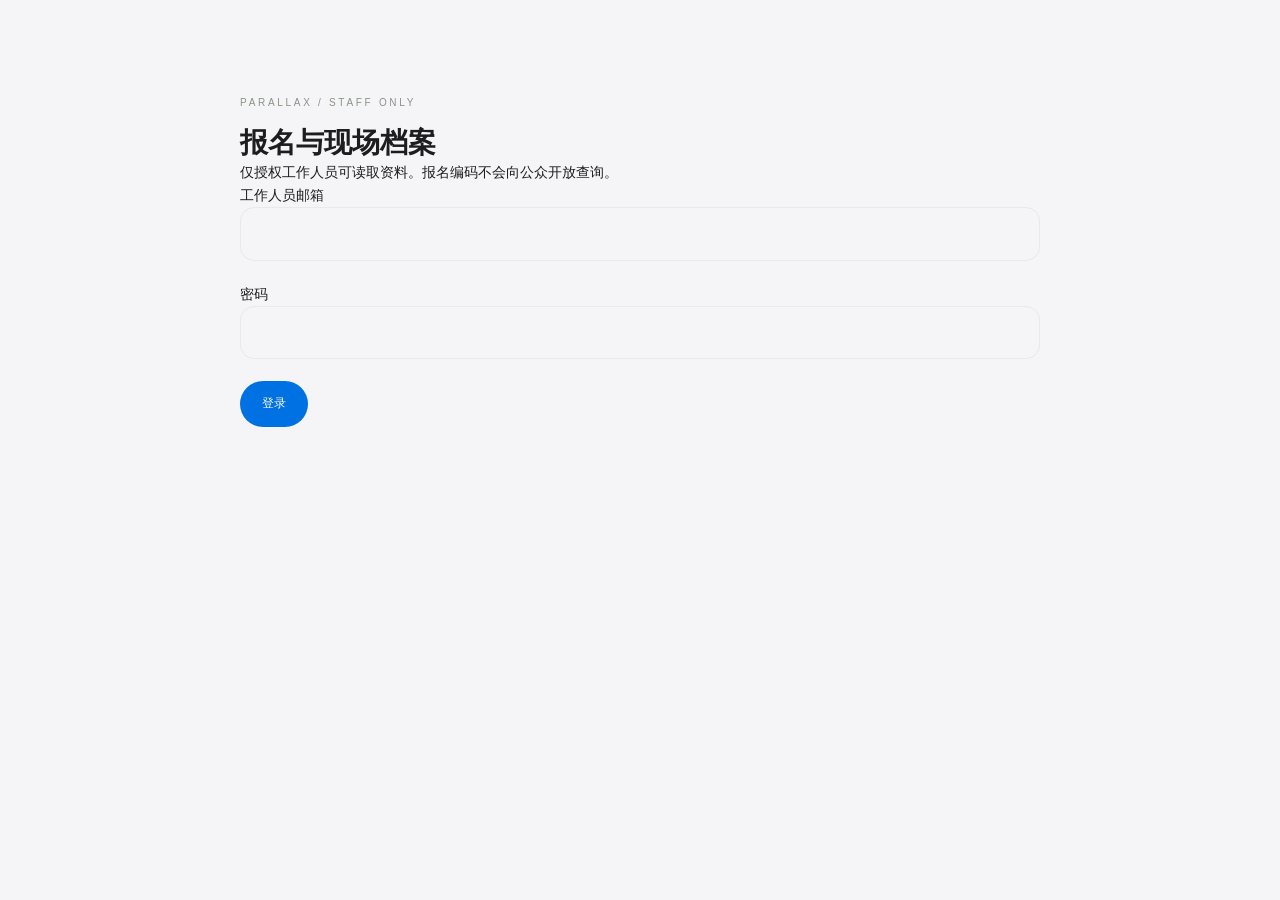
==== staff.html @ 8140ef94 "Add files via upload" ====
<!doctype html><html lang="zh-CN"><head><meta charset="utf-8"><meta name="viewport" content="width=device-width,initial-scale=1"><title>branch · 工作人员后台</title><link rel="stylesheet" href="./style.css"><link rel="stylesheet" href="./refined-ui.css"></head><body><main style="max-width:850px;margin:70px auto;padding:25px"><p class="eyebrow">PARALLAX / STAFF ONLY</p><h1>报名与现场档案</h1><p>仅授权工作人员可读取资料。报名编码不会向公众开放查询。</p><form id="login"><label class="field">工作人员邮箱<input class="input" id="email" type="email" required autocomplete="username"></label><label class="field">密码<input class="input" id="password" type="password" required autocomplete="current-password"></label><button class="btn">登录</button></form><section id="desk" hidden><button class="btn secondary" id="logout">退出登录</button><form id="lookup"><label class="field">现场编码<input class="input" id="code" pattern="BR-[A-Fa-f0-9]{16}" placeholder="BR-…" required></label><button class="btn">查找报名资料</button></form><article id="record"></article><div id="actions" hidden><button class="btn" id="prepare">在活动电脑预生成人生</button><button class="btn secondary" id="export" disabled>下载现场人生档案</button><p>预生成在本机运行，需先启动 branch 后台。活动现场导入人生档案，即可阅读与改写。</p></div></section><p id="status" role="status" style="white-space:pre-wrap;margin-top:24px"></p></main><script type="module" src="./staff.js"></script></body></html>
---- style.css ----
:root{--paper:#f6f5f1;--white:#fff;--ink:#292c2a;--muted:#777b76;--line:#e6e7e0;--green:#365c4a;--green-soft:#eaf0e9;--orange:#df7855;--purple:#8671a5;--purple-soft:#f1edf7;--radius:18px}
*{box-sizing:border-box}body{margin:0;background:var(--paper);color:var(--ink);font:14px/1.65 -apple-system,BlinkMacSystemFont,'Segoe UI','Microsoft YaHei',sans-serif}button,input,select,textarea{font:inherit}button,a,input,select,textarea{-webkit-tap-highlight-color:transparent}button{cursor:pointer}button{border:0;background:none;color:inherit}a{color:inherit}button:focus-visible,a:focus-visible{outline:3px solid #b9a4d0;outline-offset:4px}input:focus,select:focus,textarea:focus{outline:2px solid #7d9b89;outline-offset:2px}button:disabled{opacity:.45;cursor:not-allowed}svg{vertical-align:middle;flex-shrink:0}button svg{pointer-events:none}h1,h2,h3,p{margin:0}h1,h2,h3{line-height:1.35}button,a{transition:background .18s,transform .18s,color .18s}button:hover:not(:disabled){filter:brightness(.97)}.app-shell{min-height:100vh}.sidebar{width:215px;position:fixed;inset:0 auto 0 0;background:#efefe8;border-right:1px solid #dfe2d8;display:flex;flex-direction:column;padding:33px 22px;z-index:20}.brand{display:flex;align-items:center;gap:12px;text-decoration:none;font-size:27px;font-weight:600;letter-spacing:2px}.brand-mark{width:33px;height:33px;display:grid;grid-template-columns:1fr 1fr;gap:3px;transform:rotate(-8deg)}.brand-mark i{background:#3e5d4b;border-radius:8px 3px}.brand-mark i:nth-child(2){opacity:.5}.brand-mark i:nth-child(3){opacity:.75}.brand-sub{font-size:10px;letter-spacing:3px;color:#777f73;margin:10px 0 49px 4px}.nav-caption{font-size:10px;letter-spacing:2px;color:#94998f;margin:0 13px 12px}.nav{display:flex;flex-direction:column;gap:8px}.nav button{display:flex;align-items:center;gap:12px;padding:13px 15px;border-radius:9px;color:#71786d;text-align:left}.nav button.active{background:#fff;color:#324d3f;box-shadow:0 3px 10px #3d453008}.nav button:hover{background:#ffffff80}.nav .nav-num{margin-left:auto;font-size:10px;color:#999f95}.sidebar-bottom{margin-top:auto;padding-top:65px}.sidebar-note{padding:18px 8px;border-top:1px solid #d6dbcf}.sidebar-note .little-star{color:#b28a5e;font-size:22px}.sidebar-note p{font-family:'Noto Serif SC','SimSun',serif;font-size:13px;line-height:1.9;margin:10px 0;color:#687162}.text-link{color:#747b71;font-size:12px;text-decoration:none;padding:6px 8px;display:inline-flex;align-items:center;gap:7px}.main-shell{margin-left:215px;padding:0 36px 28px;max-width:1800px}.topbar{height:85px;border-bottom:1px solid var(--line);display:flex;justify-content:space-between;align-items:center;gap:16px}.breadcrumb{color:#949990;font-size:12px;display:flex;align-items:center;gap:14px}.breadcrumb strong{color:#454b42;font-weight:500}.top-actions{display:flex;align-items:center;gap:18px}.demo-pill{font-size:11px;display:flex;gap:6px;align-items:center;color:#80776e;border:1px solid #e1dace;border-radius:100px;padding:4px 10px}.demo-pill:before{content:'';width:5px;height:5px;background:#c18c61;border-radius:100%}.avatar{width:32px;height:32px;background:#e0e6db;color:#657360;display:grid;place-items:center;border-radius:50%;font-size:12px}.plain-btn{padding:6px 0;display:inline-flex;align-items:center;gap:6px;color:#656d60;font-size:12px}.intro{display:flex;justify-content:space-between;align-items:flex-end;gap:20px;padding:37px 0 27px}.eyebrow{font-size:10px;letter-spacing:2.7px;color:#8a9286;margin-bottom:12px}.intro h1{font:500 clamp(27px,2.9vw,39px)/1.5 'Noto Serif SC','Songti SC','SimSun',serif;letter-spacing:.7px}.intro h1 em{font-style:normal;color:#6b806c}.intro p{color:var(--muted);font-size:12px;margin-top:12px}.intro .hero-actions{display:flex;align-items:center;gap:10px;padding-bottom:8px}.btn{display:inline-flex;align-items:center;justify-content:center;gap:9px;min-height:42px;padding:10px 19px;border-radius:8px;background:var(--green);color:#fff;text-decoration:none;font-size:12px;font-weight:500;white-space:nowrap}.btn:hover{background:#274a39;transform:translateY(-1px)}.btn.secondary{background:#fff;color:#535d50;border:1px solid #dee3d8}.btn.secondary:hover{background:#f0f3ed}.btn.purple{background:#85749e}.btn.small{min-height:34px;padding:7px 12px}.btn.wide{width:100%}.flowbar{display:flex;align-items:center;border:1px solid var(--line);background:#ffffff7d;border-radius:12px;padding:14px 24px;margin-bottom:25px;gap:15px}.flowstep{display:flex;align-items:center;gap:8px;font-size:11px;color:#9b9e95}.flowstep span{font-family:Georgia,serif;font-style:italic;font-size:15px}.flowstep.on{color:#3c5946}.flowline{height:1px;background:#e0e2da;flex:1;max-width:100px}.flow-end{margin-left:auto;font-size:10px;color:#a0a499}.workspace{display:grid;grid-template-columns:minmax(0,1fr) 290px;gap:20px;align-items:start}.graph-panel{background:#fff;border:1px solid var(--line);border-radius:var(--radius);overflow:hidden;min-width:0}.panel-heading{padding:20px 23px 15px;display:flex;justify-content:space-between;align-items:center;gap:15px}.panel-heading h2{font-size:15px;font-weight:600}.panel-heading p{font-size:10px;color:#9b9e96;margin-top:4px}.heading-tools{display:flex;gap:10px;align-items:center}.badge{font-size:10px;border-radius:5px;padding:3px 8px;background:var(--green-soft);color:#688064;white-space:nowrap}.badge.purple{background:var(--purple-soft);color:var(--purple)}.graph-legend{display:flex;gap:16px;font-size:10px;color:#8f948a;padding:0 23px 13px}.dot{display:inline-block;width:6px;height:6px;border-radius:50%;background:#769379;margin-right:5px}.dot.purple{background:#a490c1}.dot.outline{background:transparent;border:1px solid #b1b6ac}.graph-scroll{overflow:auto;overscroll-behavior:contain;background-image:radial-gradient(#d7dccf 1px,transparent 1px);background-size:18px 18px;position:relative;scrollbar-width:thin}.graph-canvas{position:relative;width:100%;min-width:590px;height:465px;background:radial-gradient(ellipse at 70% 25%,#e8e3f13d,transparent 65%);transform-origin:0 0}.graph-lines{position:absolute;inset:0;width:100%;height:100%;pointer-events:none}.life-node{position:absolute;width:160px;height:125px;background:#fff;border:1px solid #dfe5d8;box-shadow:0 4px 14px #485a4210;border-radius:11px;padding:13px 14px;text-align:left;transform:translate(-50%,-50%);z-index:2;transition:box-shadow .2s,border .2s}.life-node:hover{box-shadow:0 6px 20px #485a4225}.life-node.selected{border:1.5px solid #768d70;box-shadow:0 0 0 4px #e6ece1}.life-node.changed{border-color:#aa94c3;background:#fcfaff}.life-node.changed.selected{box-shadow:0 0 0 4px #eee8f5}.node-top{display:flex;align-items:center;justify-content:space-between;font-size:9px;color:#87937d;letter-spacing:.4px}.node-symbol{width:23px;height:23px;background:#f0f3eb;border-radius:6px;display:grid;place-items:center;color:#74896d}.changed .node-symbol{background:#f0eafa;color:#9b80b6}.node-title{font-size:13px;font-weight:500;margin:10px 0 5px;line-height:1.3;white-space:nowrap;overflow:hidden;text-overflow:ellipsis}.node-subtitle{font-size:10px;color:#989d91;white-space:nowrap;overflow:hidden;text-overflow:ellipsis}.node-port{position:absolute;bottom:-4px;left:calc(50% - 4px);width:8px;height:8px;border:2px solid #fff;background:#7a9173;border-radius:50%}.graph-caption{position:absolute;bottom:16px;width:100%;text-align:center;font-family:'Noto Serif SC','SimSun',serif;font-size:11px;color:#9b9d92;letter-spacing:2px}.graph-bottom{padding:12px 20px;display:flex;align-items:center;gap:8px;justify-content:space-between;border-top:1px solid #edf0e7}.graph-bottom span{font-size:10px;color:#959c8e}.icon-button{width:28px;height:28px;display:inline-flex;align-items:center;justify-content:center;border:1px solid #e4e8dd;border-radius:6px;background:white}.zoom-tools{display:flex;gap:5px;align-items:center}.detail-panel{border:1px solid var(--line);border-radius:var(--radius);background:white;padding:23px 21px}.detail-kicker{font-size:10px;color:#a1a695;letter-spacing:1.5px;margin-bottom:16px;display:flex;justify-content:space-between}.detail-icon{width:42px;height:42px;background:#f1f3ec;color:#7b8d70;border-radius:12px;display:grid;place-items:center;margin-bottom:17px}.detail-panel h2{font:500 21px/1.5 'Noto Serif SC','SimSun',serif;margin-bottom:8px}.detail-age{font-size:11px;color:#8b9480}.detail-copy{font-size:12px;color:#7e8477;line-height:1.9;margin:18px 0}.divider{height:1px;background:#edf0e7;margin:19px 0}.mini-label{font-size:10px;color:#9aa08f;letter-spacing:1px;margin-bottom:10px}.effect{font-size:11px;color:#7e8774;display:flex;gap:7px;margin:8px 0}.effect:before{content:'↗';color:#a4b299}.detail-panel .btn{margin-top:19px}.detail-tip{font-size:10px;color:#a5aa9c;text-align:center;margin-top:12px}.below-grid{display:grid;grid-template-columns:1fr 1fr;gap:20px;margin-top:20px}.small-card{border:1px solid var(--line);border-radius:13px;background:#fff9;padding:18px 22px;display:flex;gap:15px;align-items:center}.small-icon{width:36px;height:36px;border-radius:10px;background:#ede9f3;color:#9a87ae;display:grid;place-items:center;flex-shrink:0}.small-icon.peach{background:#f5ebe3;color:#c59673}.small-card h3{font-size:12px;font-weight:500}.small-card p{font-size:10px;color:#92988a;margin-top:4px}.small-card button{margin-left:auto;color:#819075}.footer{display:flex;justify-content:space-between;gap:15px;padding:24px 0 0;font-size:10px;color:#9da294}.footer button{text-decoration:underline;text-underline-offset:3px;font-size:10px;padding:0}.branch-tabs{display:flex;gap:7px;overflow-x:auto;padding:0 22px 15px}.branch-tab{border:1px solid #e6e9df;border-radius:6px;padding:5px 10px;font-size:10px;white-space:nowrap;color:#939b88}.branch-tab.active{background:#eaf0e5;border-color:#dce5d5;color:#68805a}.branch-tab.active:not(:first-child){background:#f1edf7;border-color:#ded2e9;color:#8f77a6}
.page-heading{padding:35px 0 25px}.page-heading h1{font:500 30px/1.5 'Noto Serif SC','SimSun',serif}.page-heading p{color:var(--muted);margin-top:9px;font-size:12px}.form-layout{display:grid;grid-template-columns:minmax(0,650px) minmax(240px,1fr);gap:30px;max-width:1100px}.form-card,.content-card{background:white;border:1px solid var(--line);padding:30px;border-radius:16px}.form-progress{display:flex;gap:8px;margin-bottom:25px}.form-progress i{height:3px;background:#e9ece3;border-radius:5px;flex:1}.form-progress i.active{background:#789372}.form-step-label{color:#909986;font-size:11px;letter-spacing:1px;margin-bottom:9px}.form-card h2{font:500 24px/1.5 'Noto Serif SC','SimSun',serif;margin-bottom:24px}.field{display:block;margin:0 0 22px}.field-label{display:block;font-size:12px;margin-bottom:9px;font-weight:500}.field-hint{display:block;font-size:11px;color:#949d89;margin-top:7px}.input{width:100%;border:1px solid #dfe5d7;border-radius:8px;background:#fcfdfa;padding:11px 13px;color:#444e3e;min-height:44px}textarea.input{resize:vertical;min-height:95px;line-height:1.8}.field-row{display:grid;grid-template-columns:1fr 1fr;gap:18px}.choice-grid{display:grid;grid-template-columns:1fr 1fr;gap:9px}.choice-label{display:flex;align-items:center;gap:8px;padding:13px 12px;border:1px solid #e2e7d9;border-radius:8px;cursor:pointer;font-size:12px}.choice-label:has(input:checked){border-color:#89a27b;background:#f0f5ec}.choice-label input{accent-color:#4b6a3d}.form-actions{display:flex;align-items:center;justify-content:space-between;margin-top:28px}.aside-story{padding:32px 12px;color:#88937d}.aside-story h3{font:400 22px/1.7 'Noto Serif SC','SimSun',serif;color:#5c6e54;margin:25px 0 15px}.aside-story p{font-size:12px;line-height:2.1;max-width:280px}.orbit-art{width:190px;height:180px;position:relative;margin:10px auto 35px}.orbit-art:before,.orbit-art:after{content:'';position:absolute;border:1px solid #cad4c0;border-radius:50%;inset:20px 40px;transform:rotate(45deg)}.orbit-art:after{inset:40px 12px;transform:rotate(-25deg);border-color:#cdc4da}.orbit-art i{position:absolute;background:#94a385;width:11px;height:11px;border-radius:50%;top:38px;left:53px}.orbit-art i:nth-child(2){background:#b8a1c9;top:118px;left:142px}.orbit-art i:nth-child(3){width:39px;height:39px;top:70px;left:77px;background:#dfe5d7}.notice{font-size:11px;line-height:1.85;color:#969d8d;margin-top:17px}.error{font-size:12px;color:#b05a40;margin:12px 0;min-height:19px}.overlay{position:fixed;inset:0;background:#28342566;backdrop-filter:blur(5px);z-index:50;display:grid;place-items:center;padding:20px}.modal{position:relative;max-width:540px;width:100%;max-height:90vh;overflow:auto;border-radius:20px;padding:32px;background:#fff;box-shadow:0 20px 80px #0002}.modal.wide{max-width:650px}.modal-close{position:absolute;right:19px;top:18px;color:#959b8d}.modal h2{font:500 25px/1.5 'Noto Serif SC','SimSun',serif;margin:9px 25px 13px 0}.modal .lead{font-size:12px;color:#858e7b;line-height:1.9;margin-bottom:20px}.option-card{display:flex;gap:12px;border:1px solid #e3e7dc;border-radius:10px;padding:13px;margin:9px 0;cursor:pointer}.option-card:has(input:checked){background:#f2eef8;border-color:#af9ac3}.option-card input{accent-color:#8d73a8;margin-top:5px}.option-card strong{display:block;font-size:12px;font-weight:500}.option-card small{font-size:10px;display:block;color:#909787;margin-top:4px}.modal .field{margin-top:20px}.modal .btn{margin-top:8px}.modal-list{font-size:12px;line-height:1.9;color:#69725e;padding-left:20px}.modal-list li{margin:10px 0}.code-display{padding:20px 0;font:28px Georgia,serif;letter-spacing:4px;color:#526748}.code-box{border:1px dashed #cdd9c2;border-radius:10px;padding:17px;background:#f6f9f2;text-align:center;margin:20px 0}.code-box p{font-size:11px;color:#8d987f}.modal-actions{display:flex;gap:10px;flex-wrap:wrap}.path-picker{display:flex;gap:15px;margin-bottom:20px;align-items:center;flex-wrap:wrap}.path-picker .input{width:auto;min-width:200px}.comparison{display:grid;grid-template-columns:1fr 1fr;gap:20px}.compare-head{padding:20px 24px;border-bottom:1px solid var(--line);background:#f8faf5;border-radius:15px 15px 0 0}.compare-head.new{background:#f6f1fa}.compare-head h2{font-size:15px}.compare-head p{font-size:11px;color:#949c88;margin-top:4px}.timeline{padding:25px}.timeline-item{position:relative;padding:0 0 27px 22px;border-left:1px solid #dfe5d7}.timeline-item:last-child{padding-bottom:3px}.timeline-item:before{content:'';position:absolute;width:7px;height:7px;border-radius:50%;background:#95a585;left:-4px;top:6px;border:2px solid white}.timeline-item.changed:before{background:#ac8ac4}.timeline-age{font-size:10px;color:#a0a991}.timeline-item h3{font-size:13px;font-weight:500;margin:6px 0}.timeline-item p{font-size:12px;color:#8a947d;line-height:1.8}.compare-card{background:#fff;border:1px solid var(--line);border-radius:15px}.empty-state{text-align:center;padding:60px 25px;background:#fff;border:1px solid var(--line);border-radius:15px}.empty-state h2{font:500 25px 'Noto Serif SC','SimSun',serif;margin:20px 0}.empty-state p{color:#909984;font-size:12px;margin:15px auto 25px;max-width:450px}.report-layout{max-width:900px;margin:0 auto}.report-toolbar{display:flex;gap:10px;justify-content:flex-end;margin-bottom:20px}.report-paper{background:#fff;border:1px solid var(--line);padding:48px 55px;border-radius:15px}.report-paper .report-title{font:500 32px/1.5 'Noto Serif SC','SimSun',serif;margin:10px 0 18px}.report-meta{display:flex;gap:24px;font-size:11px;color:#9ca48f;border-bottom:1px solid var(--line);padding-bottom:25px;margin-bottom:28px}.report-section{margin-bottom:30px}.report-section h2{font-size:15px;margin-bottom:13px}.report-section p{font-size:12px;color:#7d8770;line-height:2}.vision-quote{font:400 20px/1.9 'Noto Serif SC','SimSun',serif!important;color:#667958!important}.report-path{display:flex;flex-wrap:wrap;gap:8px;font-size:11px;color:#79886c;margin:20px 0}.report-path span{padding:6px 9px;background:#f1f5ec;border-radius:5px}.report-change{padding:16px 0;border-top:1px solid #edf0e7}.report-change h3{font-size:12px;margin-bottom:8px}.report-change small{font-size:10px;color:#9a85b0}.report-end{padding-top:20px;border-top:1px solid var(--line);font-size:10px;color:#9ca58f;line-height:1.9}.status-message{font-size:11px;color:#9a839c;margin:8px 0}.source-grid{display:grid;grid-template-columns:1fr 1fr;gap:20px}.source-card{background:#fff;border:1px solid var(--line);border-radius:14px;padding:26px}.source-card h2{font-size:17px;margin:12px 0}.source-card p,.source-card li{font-size:12px;color:#858e7c;line-height:1.95}.source-card ul{padding-left:18px;margin-bottom:20px}.source-card a{font-size:12px;color:#69805b}.source-note{margin-top:24px;padding:25px;border-top:1px solid var(--line);font-size:12px;color:#8a937e;line-height:2}#toast{position:fixed;bottom:28px;left:50%;transform:translate(-50%,20px);background:#33452d;color:#fff;font-size:12px;padding:12px 22px;border-radius:9px;box-shadow:0 6px 30px #0002;z-index:90;opacity:0;pointer-events:none;transition:opacity .2s,transform .2s;max-width:90vw}#toast.show{opacity:1;transform:translate(-50%,0)}.mobile-brand{display:none}.print-only{display:none}
@media(min-width:1550px){.main-shell{padding-left:55px;padding-right:55px}.workspace{grid-template-columns:minmax(0,1fr) 320px}.graph-canvas{height:510px}.life-node{width:185px;height:132px}.node-title{font-size:14px}.node-subtitle{font-size:11px}}
@media(max-width:1200px){.sidebar{width:180px;padding:30px 15px}.main-shell{margin-left:180px;padding:0 24px 25px}.workspace{grid-template-columns:minmax(0,1fr) 255px;gap:15px}.detail-panel{padding:20px 17px}.intro .hero-actions{flex-direction:column;align-items:stretch}.intro h1{font-size:29px}.flow-end{display:none}.life-node{width:147px}.graph-canvas{min-width:565px}.below-grid{gap:15px}.small-card{padding:16px}}
@media(max-width:1050px){.sidebar{width:165px}.main-shell{margin-left:165px;padding:0 20px 25px}.workspace{grid-template-columns:1fr}.detail-panel{display:grid;grid-template-columns:1fr 1fr;column-gap:25px}.detail-kicker{grid-column:1/-1}.detail-icon{display:none}.detail-copy{grid-column:2;grid-row:2/5;margin:0}.detail-panel .divider{display:none}.detail-panel .mini-label{grid-column:1/-1;margin-top:18px}.detail-panel .effect{grid-column:1/-1}.detail-panel .btn{grid-column:1/-1}.detail-tip{grid-column:1/-1}.intro .hero-actions{flex-direction:row}.intro h1{font-size:29px}.form-layout{grid-template-columns:1fr}.aside-story{display:none}.top-actions{gap:10px}.comparison{gap:12px}.report-paper{padding:35px}}
@media(max-width:740px){.sidebar{position:sticky;inset:0;height:auto;width:100%;padding:13px 18px;border-right:0;border-bottom:1px solid #e0e3d9;display:flex;flex-direction:row;align-items:center;justify-content:space-between;gap:14px}.brand{font-size:20px;gap:7px}.brand-mark{width:23px;height:23px;gap:2px}.brand-sub,.nav-caption,.sidebar-bottom,.nav-num{display:none}.nav{flex-direction:row;gap:4px}.nav button{padding:9px;gap:5px;font-size:11px}.nav button svg{display:none}.main-shell{margin-left:0;padding:0 17px 24px}.topbar{height:61px}.breadcrumb{font-size:10px;gap:8px}.top-actions{gap:10px}.avatar{display:none}.demo-pill{font-size:9px;padding:3px 7px}.plain-btn{font-size:10px}.intro{display:block;padding:27px 0 20px}.intro h1{font-size:29px}.intro p{line-height:1.9;font-size:11px;max-width:300px}.intro .hero-actions{margin-top:21px;padding:0}.flowbar{padding:13px 12px;gap:8px;margin-bottom:17px}.flowstep{font-size:9px;gap:5px}.flowstep span{font-size:12px}.flowline{min-width:8px}.workspace{gap:15px}.panel-heading{padding:18px 17px 12px}.panel-heading h2{font-size:14px}.graph-legend{padding-left:17px;gap:11px}.branch-tabs{padding-left:17px}.graph-canvas{min-width:570px;height:420px}.life-node{width:145px;height:116px}.graph-bottom{padding:11px 14px}.graph-bottom span{font-size:9px}.detail-panel{display:block;padding:20px}.detail-copy{margin:14px 0}.detail-panel .divider{display:block}.detail-panel h2{font-size:21px}.below-grid{grid-template-columns:1fr;gap:12px;margin-top:15px}.footer{font-size:9px;display:block;line-height:2}.footer button{font-size:9px}.form-card,.content-card{padding:22px}.field-row{grid-template-columns:1fr;gap:0}.choice-grid{grid-template-columns:1fr 1fr}.form-card h2{font-size:23px}.page-heading{padding:27px 0 21px}.page-heading h1{font-size:26px}.modal{padding:25px;max-height:88vh}.modal h2{font-size:23px}.comparison{grid-template-columns:1fr}.compare-head{padding:18px 22px}.report-paper{padding:27px 22px}.report-paper .report-title{font-size:26px}.report-toolbar{justify-content:flex-start;flex-wrap:wrap}.report-meta{flex-wrap:wrap;gap:10px}.source-grid{grid-template-columns:1fr}.path-picker{gap:10px}.path-picker .input{width:100%}.source-note{padding:20px 0}.heading-tools{gap:6px}}
@media(prefers-reduced-motion:reduce){*,*:before,*:after{transition:none!important;scroll-behavior:auto!important}}
.node-title{white-space:normal;display:-webkit-box;-webkit-line-clamp:2;-webkit-box-orient:vertical;min-height:32px;margin:7px 0 4px}.graph-view-switch{display:flex;align-items:center;gap:5px;padding:0 22px 15px}.graph-view-switch button{font-size:10px;color:#909b85;padding:6px 10px;border-radius:6px}.graph-view-switch button.active{background:#e9eee4;color:#4d6941}.graph-view-switch>span{margin-left:auto;font-size:9px;color:#a1a995}.network-wrap{position:relative;background-color:#fbfcf9;background-image:radial-gradient(#d7ddcf 1px,transparent 1px);background-size:19px 19px}.network-wrap[hidden],.graph-scroll[hidden]{display:none}#force-graph{height:510px;width:100%;overflow:hidden;touch-action:none}.network-controls{position:absolute;top:13px;right:13px;display:flex;gap:5px;z-index:3}.network-control{border:1px solid #e0e5d7;background:#fffffff0;box-shadow:0 2px 4px #00000003;border-radius:6px;font-size:9px;padding:5px 8px;color:#7c8d6b}.network-legend{position:absolute;bottom:12px;left:14px;display:flex;gap:12px;flex-wrap:wrap;background:#fffffff0;padding:8px 10px;border-radius:7px;border:1px solid #e4e9dc;pointer-events:none;font-size:9px;color:#8a9976}.dot.peach{background:#ca9d70}.graph-view-switch button:hover{background:#f0f3eb}.network-wrap svg [tabindex]:focus{outline:none}.network-wrap svg [tabindex]:focus circle{stroke:#987cad;stroke-width:4px}
@media(max-width:740px){#force-graph{height:450px}.graph-view-switch{padding-left:15px}.graph-view-switch>span{display:none}.network-control{font-size:9px;padding:5px 7px}.network-controls{top:10px;right:10px}.network-legend{font-size:9px;gap:9px}}
@media print{body{background:#fff}.sidebar,.topbar,.page-heading,.report-toolbar,.footer,.overlay,#toast{display:none!important}.main-shell{margin:0;padding:0}.report-layout{max-width:none}.report-paper{border:0;padding:0;border-radius:0}.report-section,.report-change{break-inside:avoid}.print-only{display:block}.report-paper .report-title{font-size:25pt}.report-section p{color:#444}.report-end{color:#555}@page{size:A4;margin:20mm}}
---- refined-ui.css ----
/* branch: quiet, spacious, system-native interface. */
:root{--ink:#1d1d1f;--muted:#86868b;--purple:#7554bf;--blue:#0071e3}
body{font-family:-apple-system,BlinkMacSystemFont,'Segoe UI','Microsoft YaHei',sans-serif;color:var(--ink);background:#f5f5f7;-webkit-font-smoothing:antialiased}
button,a,input,textarea{ -webkit-tap-highlight-color:transparent}button:focus-visible,a:focus-visible{outline:3px solid #0071e3;outline-offset:4px}
.life-workbench{--wb-line:#e8e8ed;--wb-orange:#0071e3;font-family:inherit;background:#f5f5f7;font-size:13px;color:#1d1d1f}
.life-workbench .wb-topbar{height:76px;min-height:76px;background:#ffffffc9;backdrop-filter:blur(24px);border-bottom:1px solid #d2d2d745;padding:0 30px}
.life-workbench .wb-wordmark{font-size:27px;letter-spacing:-1.5px}.life-workbench .wb-wordmark span{font-size:10px;color:#86868b;letter-spacing:.3px}
.life-workbench .wb-layout-switch{border:0;border-radius:24px;padding:4px;background:#e8e8edb3}.life-workbench .wb-layout-switch button{border-radius:20px;padding:8px 18px;font-size:12px}.life-workbench .wb-layout-switch button.active{box-shadow:0 2px 7px #0000000d}
.life-workbench .wb-save{background:#1d1d1f;color:white;border:0;border-radius:25px;padding:10px 16px;font-size:12px}.life-workbench .wb-help{font-size:12px;color:#0066cc;padding:8px}.life-workbench .wb-status{font-size:10px}.life-workbench .wb-status i{background:#39a769}
.life-workbench .wb-body{grid-template-columns:minmax(0,1.12fr) minmax(390px,1fr)}
.life-workbench .wb-graph-panel{background:#fff;border-right:1px solid #e8e8ed}.life-workbench .wb-graph-heading{padding:25px 28px 15px}.life-workbench .wb-graph-heading h2{font-size:18px;letter-spacing:-.5px;margin-top:5px}.life-workbench .wb-overline{font-size:9px;letter-spacing:1.8px;color:#86868b}.life-workbench .wb-graph-ready{background:#f0f7f1;color:#448155;border-radius:12px;padding:4px 8px;font-size:9px}
.life-workbench .wb-branches{padding:0 28px 15px;gap:7px}.life-workbench .branch-tab{border:0;background:#f5f5f7;color:#6e6e73;border-radius:13px;padding:9px 12px;font-size:11px}.life-workbench .branch-tab.active{background:#edf4ff;color:#0066cc;box-shadow:inset 0 0 0 1px #0071e326}.life-workbench .branch-tab span{font-size:8px}
.wb-stage-rail{display:flex;justify-content:space-between;margin:0 28px 15px;position:relative;padding:5px 0}.wb-stage-rail:before{content:'';position:absolute;height:1px;background:#e8e8ed;left:23px;right:23px;bottom:11px}.life-workbench .wb-stage-rail button{position:relative;display:flex;align-items:center;flex-direction:column;gap:9px;color:#86868b;padding:4px 10px;border-radius:12px}.wb-stage-rail button>span{font-size:17px;font-weight:500}.wb-stage-rail small{font-size:9px;margin-left:3px}.wb-stage-rail i{width:7px;height:7px;background:#d2d2d7;border-radius:50%;box-shadow:0 0 0 5px #fff}.wb-stage-rail i.has-change{background:#8761b5}.life-workbench .wb-stage-rail button[aria-pressed=true]{color:#0071e3;background:#f5f9ff}.wb-stage-rail button[aria-pressed=true] i{background:#0071e3;box-shadow:0 0 0 4px #e2efff}
.life-workbench .wb-graph-toolbar{padding:0 28px 15px}.life-workbench .graph-view-switch button.active{color:#0071e3;border-color:#0071e3}.life-workbench .wb-graph-stage{background-color:#fdfdfe;background-image:radial-gradient(#e2e3ea .6px,transparent .6px);background-size:22px 22px}.life-workbench .network-controls{right:20px;top:16px}.life-workbench .network-control{border:0;background:#ffffffd9;backdrop-filter:blur(15px);border-radius:20px;padding:7px 11px;box-shadow:0 2px 9px #00000007}.life-workbench .wb-zoom{border:0;border-radius:16px;box-shadow:0 3px 16px #0000000a}.life-workbench .wb-zoom button{width:34px;height:34px}.life-workbench .wb-graph-footer{padding:15px 28px;background:#ffffffd9;font-size:10px}
.life-workbench .wb-work-scroll{padding:30px;scrollbar-width:thin;scrollbar-color:#d2d2d7 transparent}.life-workbench .wb-work-title{margin-bottom:24px}.life-workbench .wb-work-title h2{font-size:26px;letter-spacing:-1px;line-height:1.35;margin-top:8px}.life-workbench .wb-local-tag{border:0;background:white;border-radius:18px;padding:7px 11px;font-size:10px;color:#86868b}
.life-workbench .wb-card{padding:25px;border:0;border-radius:22px;background:white;box-shadow:0 2px 15px #00000003;margin-bottom:18px}.life-workbench .wb-card-heading{gap:12px;margin-bottom:20px}.life-workbench .wb-card-number{background:#f5f5f7;border:0;color:#86868b;border-radius:12px;font-size:11px;width:32px;height:32px}.life-workbench .wb-card-heading h3{font-size:16px;font-weight:600;letter-spacing:-.4px}.life-workbench .wb-card-heading p{font-size:11px;line-height:1.8;margin-top:5px;color:#86868b}.life-workbench .wb-fields{gap:14px}.life-workbench .wb-field-value{background:#f5f5f7;border:0;border-radius:11px;padding:11px 13px;font-size:12px}.life-workbench .wb-field>span{font-size:10px;color:#86868b;margin-bottom:6px}.life-workbench .wb-card-bottom{margin-top:22px;padding-top:16px;border-top-color:#f0f0f3;flex-wrap:wrap;gap:12px}.life-workbench .wb-text-button{color:#0066cc;font-size:11px}.life-workbench .wb-code{color:#b0b0b5;font-size:9px}
.life-workbench .wb-node-description{font-size:13px;line-height:1.95;color:#6e6e73}.life-workbench .wb-selected-node h4{font-size:21px;letter-spacing:-.7px}.life-workbench .wb-node-mark{background:#f5f5f7;color:#747a86;border-radius:14px;border:0}.life-workbench .wb-effects{background:#fafafa;border-radius:14px;border:0;padding:16px;margin-top:18px}.life-workbench .wb-effects li{font-size:12px;line-height:1.9}.life-workbench .wb-node-selector{gap:7px;flex-wrap:wrap}.life-workbench .wb-node-selector button{border-radius:12px;background:#f5f5f7;border:0;padding:8px 10px}.life-workbench .wb-node-selector button[aria-pressed=true]{background:#edf4ff;color:#0066cc}
.life-workbench .wb-primary-action{background:#0071e3;border-radius:28px;border:0;padding:14px 20px;font-size:13px;box-shadow:none}.life-workbench .wb-primary-action:hover{background:#0077ed}.life-workbench .wb-option-tags span{border-radius:20px;background:#f5f5f7;border:0;padding:7px 11px}.life-workbench .wb-option-tags span.selected{background:#edf4ff;color:#0066cc}.life-workbench .wb-change-note{font-size:11px;line-height:1.9;margin-top:15px}.life-workbench .wb-change-detail{border:0;border-radius:16px;background:#f7f2fc;padding:18px;font-size:12px}.life-workbench .wb-change-detail summary{color:#7554a1;padding-top:5px}
.wb-impact-summary{background:#fff;border-radius:22px;padding:25px;margin:0 0 18px}.wb-impact-summary h3{font-size:19px;letter-spacing:-.5px;margin:8px 0!important}.wb-impact-summary p{color:#86868b;font-size:12px;line-height:1.8}.wb-impact-chips{display:flex;flex-wrap:wrap;gap:8px;margin-top:17px}.life-workbench .wb-impact-chips button{background:#f5f0fb;border-radius:12px;padding:9px 11px;color:#7554a1;font-size:12px}.wb-impact-chips button span{display:block;font-size:9px;margin-top:3px}
.life-workbench .wb-result-links{gap:12px}.life-workbench .wb-result-links button{background:white;border:0;border-radius:18px;padding:19px;font-size:12px}.wb-archive-details{margin-top:22px;color:#86868b;font-size:11px}.wb-archive-details>summary{cursor:pointer;padding:8px 0 16px}.life-workbench .wb-log{border:0;border-radius:16px;background:#eeeef1;color:#6e6e73}.life-workbench .wb-log-heading{border-color:#d2d2d7}.life-workbench .wb-log-heading span,.life-workbench .wb-log-lines b{color:#6e6e73}
.overlay{background:#151c3033;backdrop-filter:blur(20px)}.modal{border-radius:30px;border:1px solid #ffffffb3;box-shadow:0 30px 100px #0002;padding:38px;background:#fffffffa}.modal h2{font-size:29px;letter-spacing:-1px}.modal .lead{font-size:14px;line-height:1.9;color:#86868b}.option-card{border-radius:17px;padding:17px;border-color:#e8e8ed;background:#fafafa}.option-card:has(input:checked){background:#f1f6ff;border-color:#77b4ef}.input,.textarea{border-radius:14px;background:#f5f5f7;border-color:#e8e8ed;padding:14px}.btn{background:#0071e3;border-radius:28px;padding:13px 22px}.btn.secondary{color:#0066cc;background:#edf4ff;border:0}.guide-step{display:flex;gap:18px;margin:24px 0}.guide-step>b{color:#0071e3;background:#edf4ff;border-radius:12px;padding:8px;height:40px}.guide-step h3{font-size:16px;margin:0 0 6px}.guide-step p{font-size:13px;line-height:1.8;color:#86868b;margin:0}.report-delivery-note{font-size:12px;color:#86868b;margin:0 0 18px;line-height:1.8}.report-paper{border-radius:24px;box-shadow:0 8px 40px #00000005;border:0}.topbar{background:#ffffffb3;backdrop-filter:blur(20px)}.sidebar{background:#f5f5f7}.nav button.active{border-radius:15px;background:white}.home-header{backdrop-filter:blur(24px);background:#ffffffb3}.home-brand{letter-spacing:-1px}.graph-live-progress{border-radius:18px;border:1px solid #e7def2;backdrop-filter:blur(20px);box-shadow:0 8px 25px #00000008}
@media(max-width:1120px){.life-workbench .wb-topbar{padding:0 20px}.life-workbench .wb-work-scroll{padding:22px}.life-workbench .wb-card{padding:20px}.life-workbench .wb-work-title h2{font-size:23px}.life-workbench .wb-body{grid-template-columns:minmax(0,1fr) minmax(360px,1fr)}}
@media(max-width:800px){.life-workbench .wb-topbar{height:108px;min-height:108px;padding:12px 16px 50px}.life-workbench .wb-wordmark{font-size:24px}.life-workbench .wb-save{padding:8px 12px}.life-workbench .wb-help{font-size:11px}.life-workbench .wb-layout-switch button{padding:6px 20px}.life-workbench .wb-work-scroll{padding:22px 16px}.life-workbench .wb-graph-heading{padding:20px 20px 12px}.life-workbench .wb-branches{padding:0 20px 12px}.wb-stage-rail{margin:0 20px 12px}.life-workbench .wb-graph-toolbar{padding:0 20px 12px}.life-workbench .wb-graph-footer{padding:12px 20px}.life-workbench .wb-graph-panel{max-height:none;height:690px}.modal{padding:28px 23px;border-radius:25px}.life-workbench .wb-card{padding:21px}.wb-impact-summary{padding:21px}.life-workbench .wb-work-title h2{font-size:25px}}
@media(prefers-reduced-motion:no-preference){.life-workbench .wb-card,.wb-impact-summary{animation:panel-enter .35s ease both}.life-workbench button{transition:background .18s,color .18s,box-shadow .18s}.modal{animation:panel-enter .25s ease both}@keyframes panel-enter{from{opacity:0;transform:translateY(7px)}to{opacity:1;transform:translateY(0)}}}
@media print{.report-delivery-note{display:none}.report-paper{box-shadow:none;border-radius:0}.topbar{backdrop-filter:none}}
.life-workbench .wb-branches .branch-tab{border:0;border-radius:13px;background:#f5f5f7;padding:9px 12px;color:#6e6e73}.life-workbench .wb-branches .branch-tab.active{background:#edf4ff;color:#0066cc;border:0}
.registration-consent{display:flex;gap:12px;align-items:flex-start;font-size:12px;color:#6e6e73;line-height:1.8;margin:25px 0}.registration-consent input{margin-top:5px;flex-shrink:0}.registration-receipt .code-display{font-size:clamp(18px,4vw,30px);overflow-wrap:anywhere;margin:20px 0}
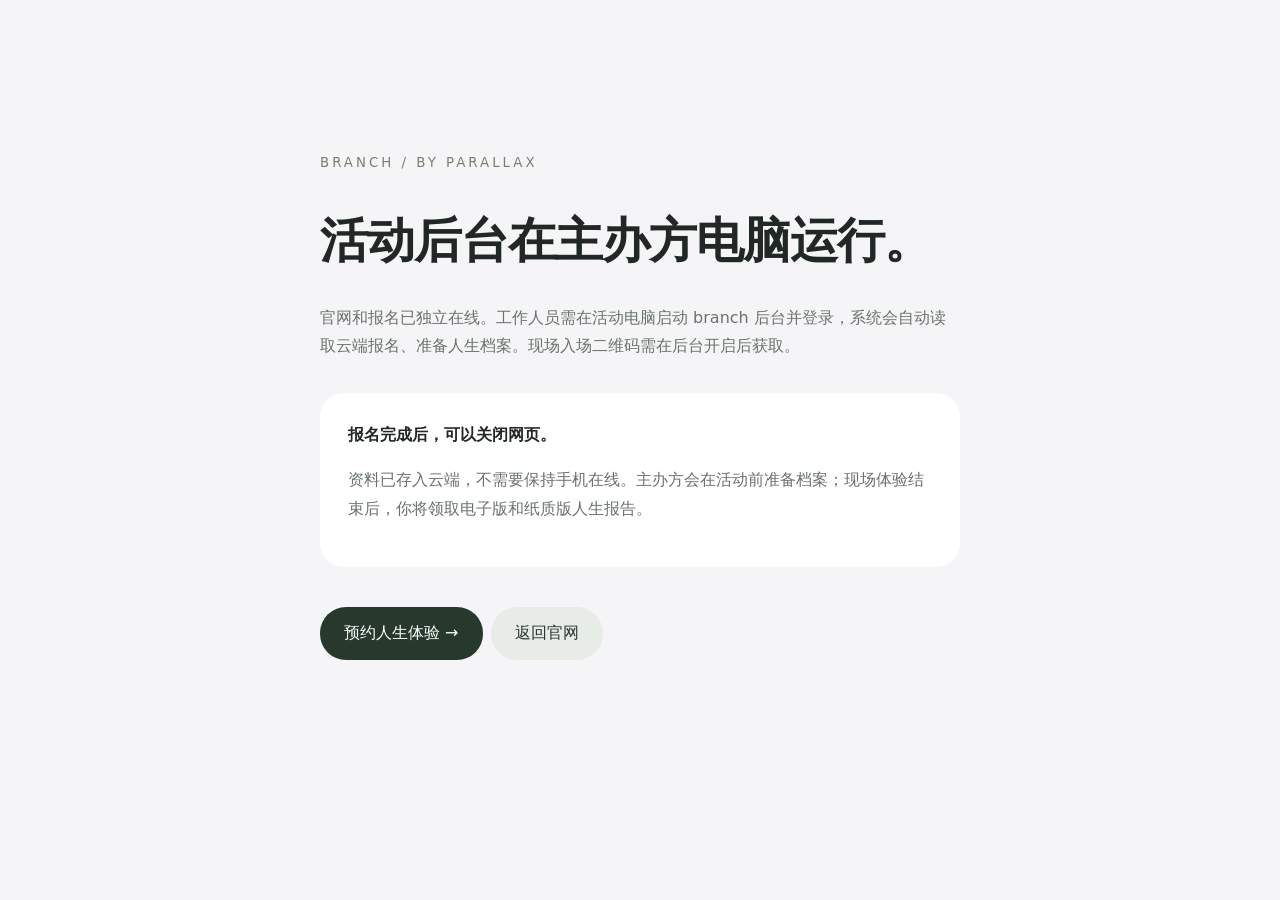
==== commit a837ea06: "Publish updated branch homepage and independent cloud registration Publish the latest 10-second film" ====
--- a/staff.html
+++ b/staff.html
@@ -1 +1 @@
-<!doctype html><html lang="zh-CN"><head><meta charset="utf-8"><meta name="viewport" content="width=device-width,initial-scale=1"><title>branch · 工作人员后台</title><link rel="stylesheet" href="./style.css"><link rel="stylesheet" href="./refined-ui.css"></head><body><main style="max-width:850px;margin:70px auto;padding:25px"><p class="eyebrow">PARALLAX / STAFF ONLY</p><h1>报名与现场档案</h1><p>仅授权工作人员可读取资料。报名编码不会向公众开放查询。</p><form id="login"><label class="field">工作人员邮箱<input class="input" id="email" type="email" required autocomplete="username"></label><label class="field">密码<input class="input" id="password" type="password" required autocomplete="current-password"></label><button class="btn">登录</button></form><section id="desk" hidden><button class="btn secondary" id="logout">退出登录</button><form id="lookup"><label class="field">现场编码<input class="input" id="code" pattern="BR-[A-Fa-f0-9]{16}" placeholder="BR-…" required></label><button class="btn">查找报名资料</button></form><article id="record"></article><div id="actions" hidden><button class="btn" id="prepare">在活动电脑预生成人生</button><button class="btn secondary" id="export" disabled>下载现场人生档案</button><p>预生成在本机运行，需先启动 branch 后台。活动现场导入人生档案，即可阅读与改写。</p></div></section><p id="status" role="status" style="white-space:pre-wrap;margin-top:24px"></p></main><script type="module" src="./staff.js"></script></body></html>
+<!doctype html><html lang="zh-CN"><meta charset="UTF-8"><meta name="viewport" content="width=device-width,initial-scale=1"><title>branch · 现场体验</title><style>body{margin:0;background:#f5f5f7;color:#202724;font:16px/1.8 system-ui,sans-serif}main{max-width:640px;margin:12vh auto;padding:40px}small{letter-spacing:3px;color:#75816e}h1{font-size:clamp(30px,5vw,48px);line-height:1.3;letter-spacing:-1px}p{color:#69736b}section{background:white;padding:28px;border-radius:24px;margin:32px 0}a{display:inline-block;border-radius:26px;padding:12px 24px;background:#27382d;color:white;text-decoration:none;margin:8px 8px 0 0}.secondary{background:#e8ece7;color:#27382d}</style><main><small>BRANCH / BY PARALLAX</small><h1>活动后台在主办方电脑运行。</h1><p>官网和报名已独立在线。工作人员需在活动电脑启动 branch 后台并登录，系统会自动读取云端报名、准备人生档案。现场入场二维码需在后台开启后获取。</p><section><b>报名完成后，可以关闭网页。</b><p>资料已存入云端，不需要保持手机在线。主办方会在活动前准备档案；现场体验结束后，你将领取电子版和纸质版人生报告。</p></section><a href="./?view=onboard">预约人生体验 →</a><a class="secondary" href="./?view=home">返回官网</a></main></html>
